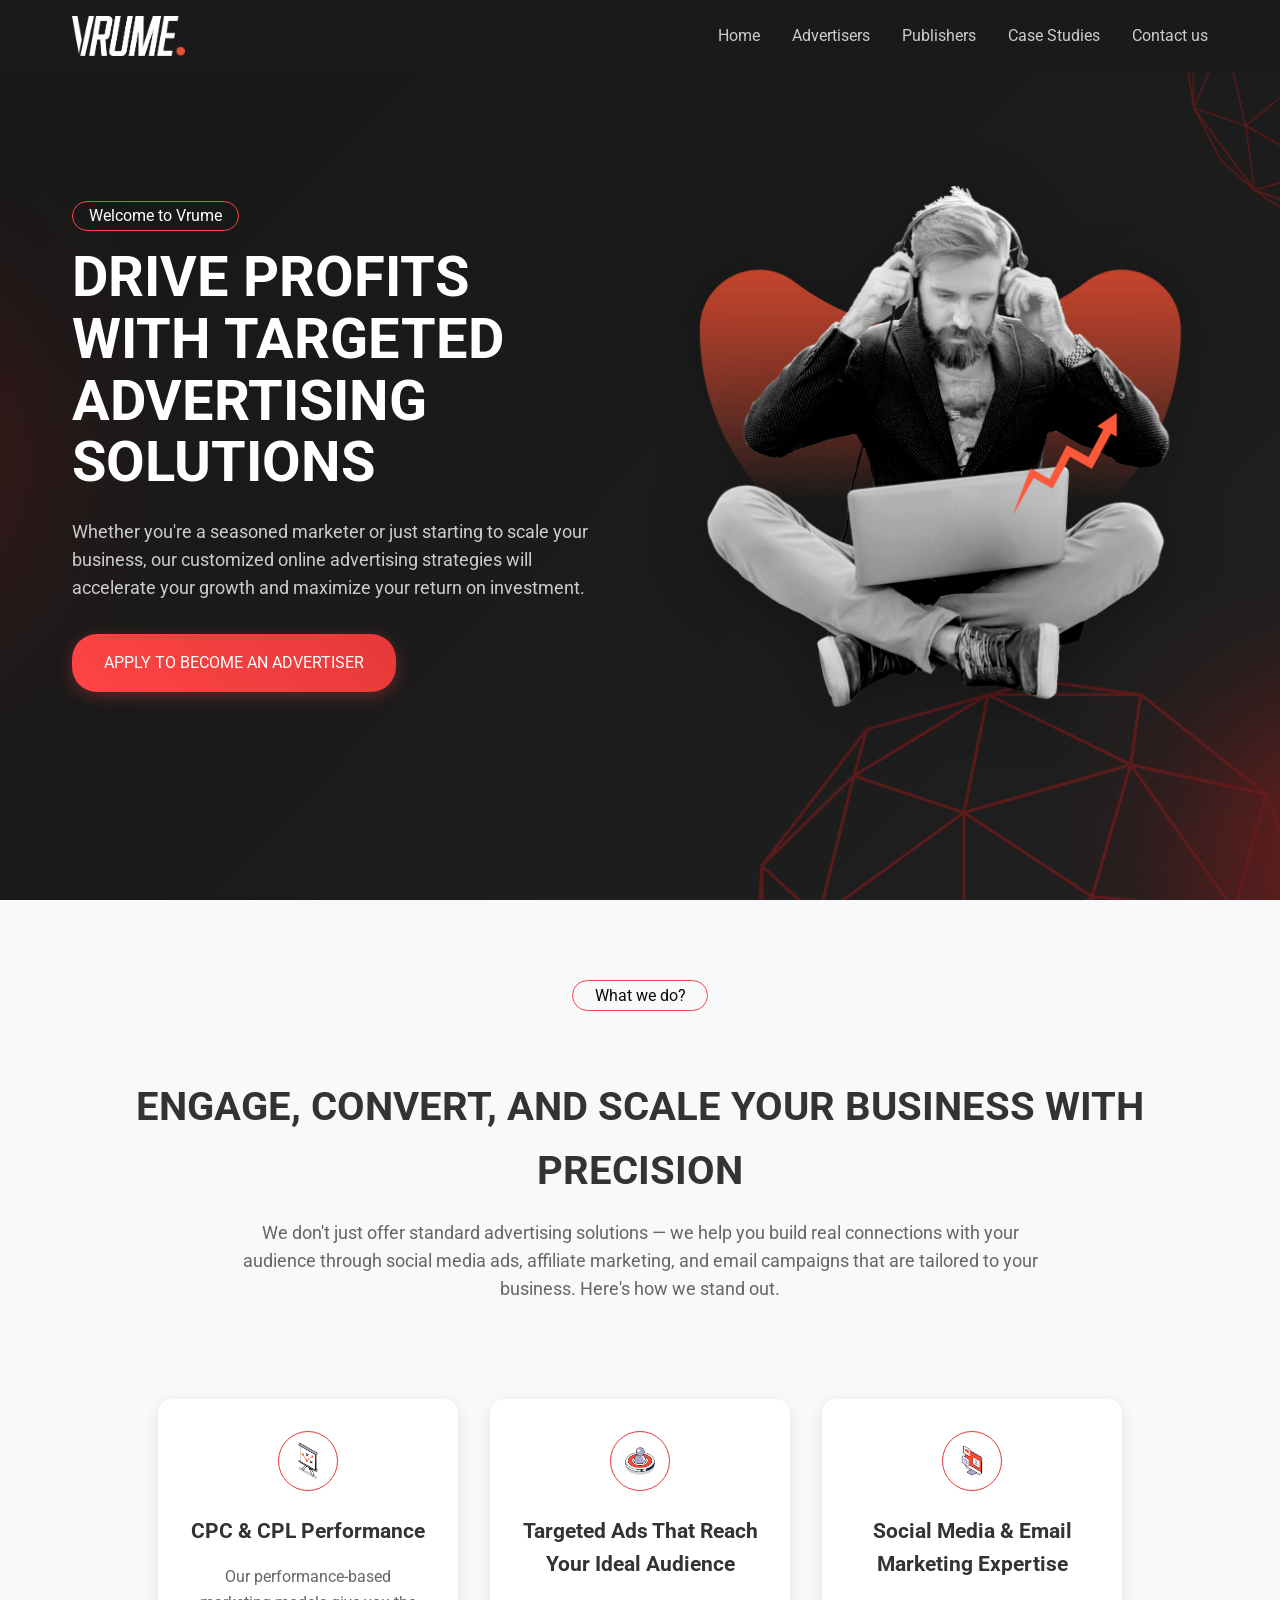
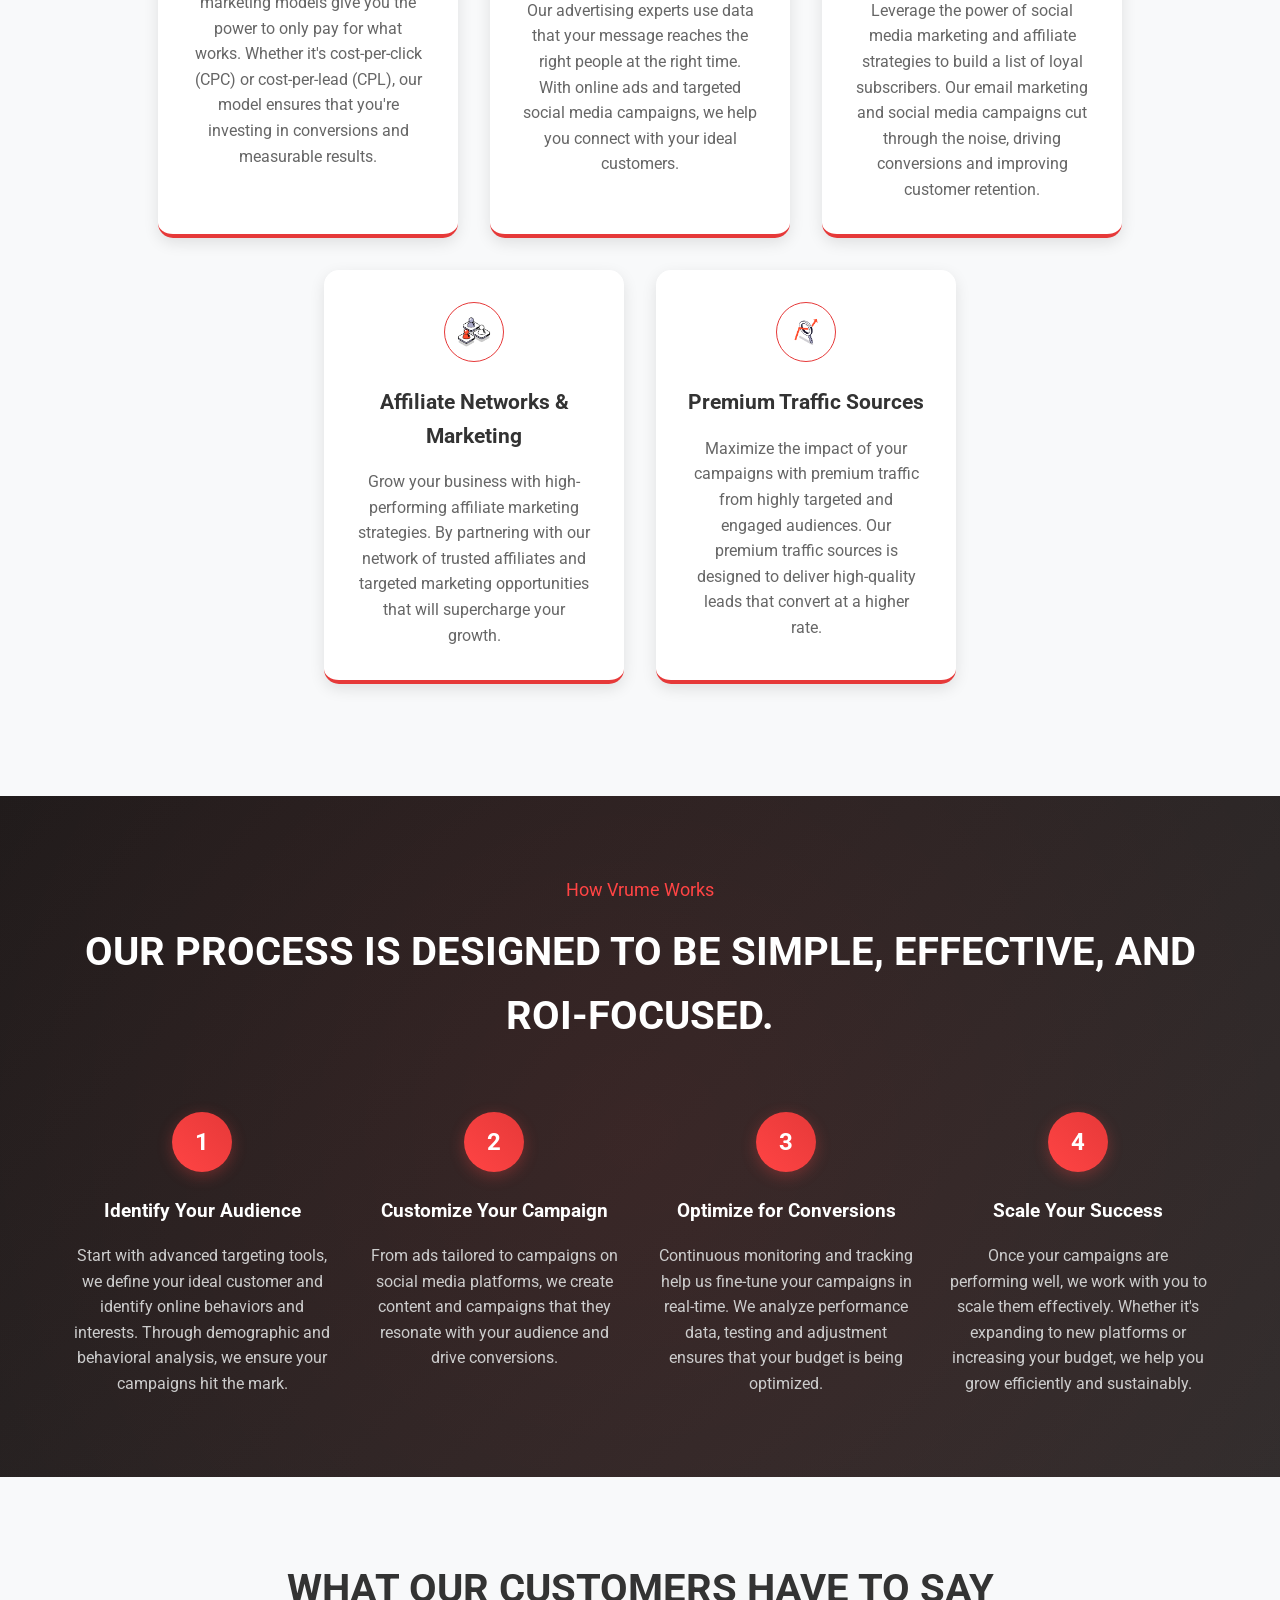
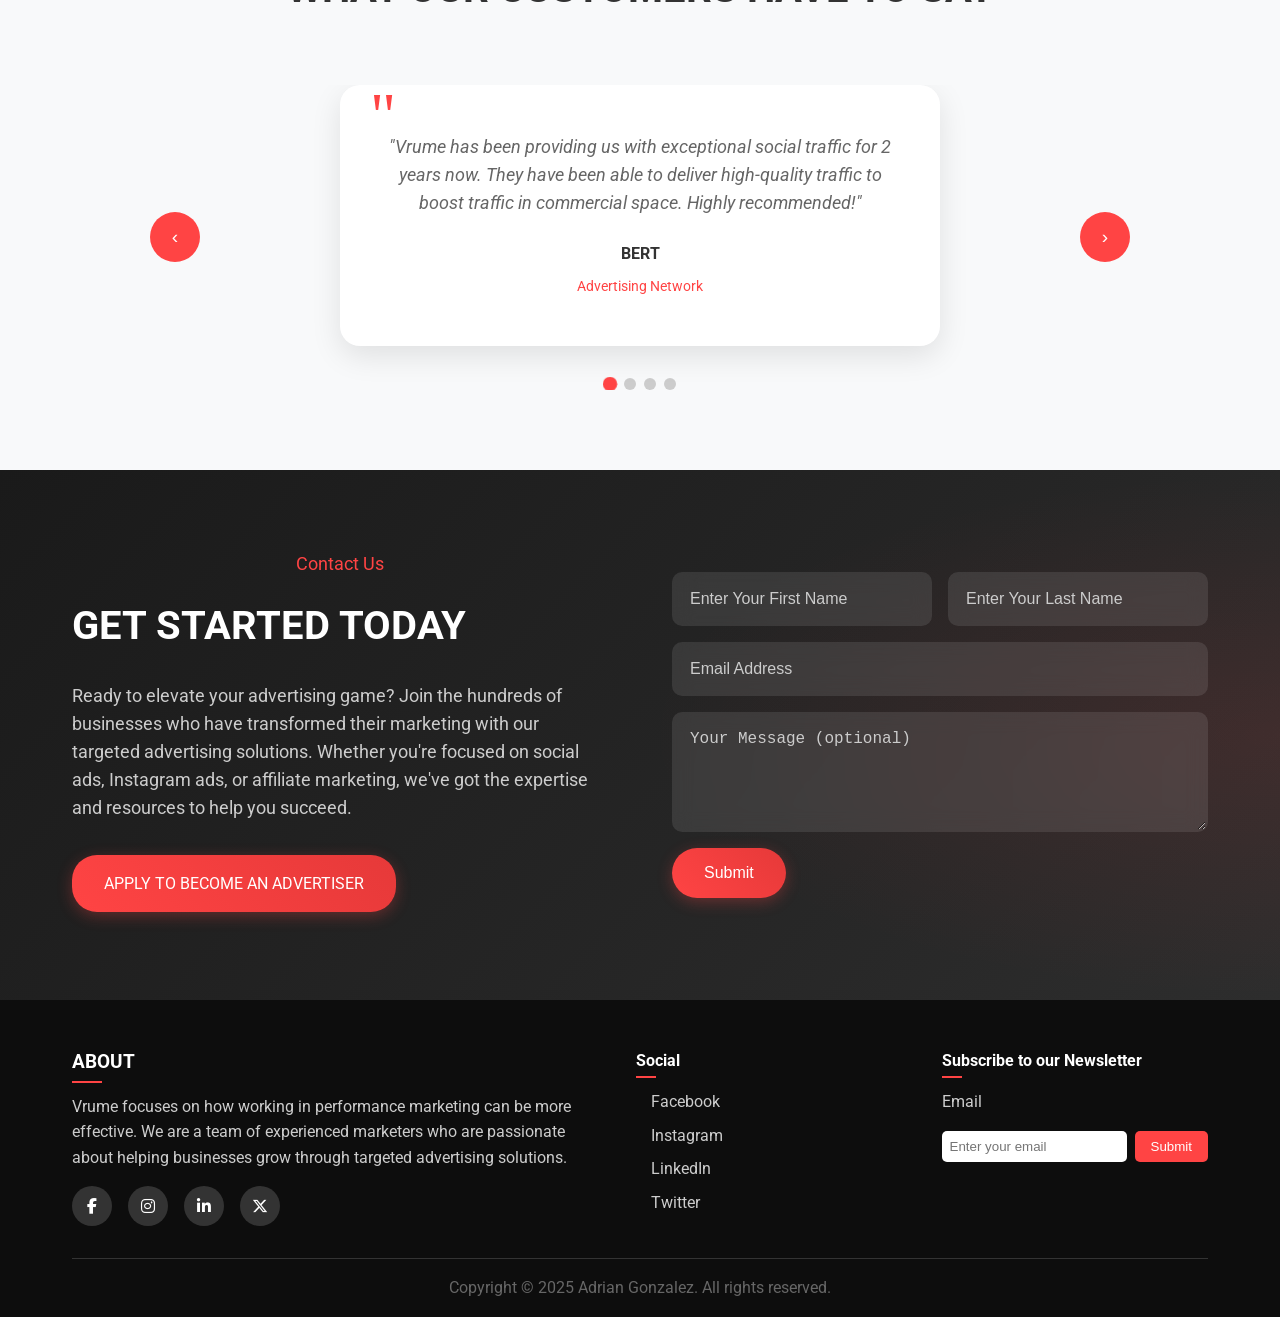
==== index.HTML @ 7f75cc17 "Add files via upload" ====
<!DOCTYPE html>
<html lang="es">
<head>
    <link href="https://fonts.googleapis.com/css2?family=Roboto&display=swap" rel="stylesheet">
    <link rel="stylesheet" href="https://cdnjs.cloudflare.com/ajax/libs/font-awesome/6.5.0/css/all.min.css">
    <meta charset="UTF-8">
    <meta name="viewport" content="width=device-width, initial-scale=1.0">
    <title>VRUME - Targeted Advertising Solutions</title>
   <link rel="stylesheet" href="style.css">
</head>
<body>
    <!-- Header -->
    <header class="header">
        <div class="nav-container">
            <div class="logo">
                <img src="img/VRUME-white-with-red-dot.png" alt="VRUME Logo">
            </div>
            <nav>
                <ul class="nav-menu">
                    <li><a href="#home">Home</a></li>
                    <li><a href="#advertisers">Advertisers</a></li>
                    <li><a href="#publishers">Publishers</a></li>
                    <li><a href="#case-studies">Case Studies</a></li>
                    <li><a href="#contact">Contact us</a></li>
                </ul>
            </nav>
        </div>
    </header>

    <!-- Hero Section -->
    <section class="hero" id="home">
        <div class="hero-container">
            <div class="hero-content">
                <div class="hero-subtitle">Welcome to Vrume</div>
                <h1>DRIVE PROFITS WITH TARGETED ADVERTISING SOLUTIONS</h1>
                <p class="hero-description">
                    Whether you're a seasoned marketer or just starting to scale your business, 
                    our customized online advertising strategies will accelerate your growth and 
                    maximize your return on investment.
                </p>
                <a href="#contact" class="cta-button">APPLY TO BECOME AN ADVERTISER</a>
            </div>
            <div class="hero-image">
                <img src="img/B&W Man Red.png" alt="Professional with headphones">
            </div>
        </div>
    </section>

    <!-- Services Section -->
    <section class="services" id="advertisers">
        <div class="services-container">
            <div class="secti">What we do?</div>
            <h2 class="section-title">ENGAGE, CONVERT, AND SCALE YOUR BUSINESS WITH PRECISION</h2>
            <p class="section-subtitle">
                We don't just offer standard advertising solutions — we help you build real connections with your audience through 
                social media ads, affiliate marketing, and email campaigns that are tailored to your business. Here's how we stand out.
            </p>
            
            <div class="services-grid">
                <div class="service-card">
                    <div class="service-icon">
                        <img src="img/CPC-CPL-Performance-Marketing.png" alt="CPC Icon">
                    </div>
                    <h3>CPC & CPL Performance</h3>
                    <p>Our performance-based marketing models give you the power to only pay for what works. Whether it's cost-per-click (CPC) or cost-per-lead (CPL), our model ensures that you're investing in conversions and measurable results.</p>
                </div>
                <div class="service-card">
                    <div class="service-icon">
                        <img src="img/Targeted-Ads.png" alt="Target Icon">
                    </div>
                    <h3>Targeted Ads That Reach Your Ideal Audience</h3>
                    <p>Our advertising experts use data that your message reaches the right people at the right time. With online ads and targeted social media campaigns, we help you connect with your ideal customers.</p>
                </div>
                <div class="service-card">
                    <div class="service-icon">
                        <img src="img/Social-Media-Email-Marketing-Expertise.png" alt="Social Media Icon">
                    </div>
                    <h3>Social Media & Email Marketing Expertise</h3>
                    <p>Leverage the power of social media marketing and affiliate strategies to build a list of loyal subscribers. Our email marketing and social media campaigns cut through the noise, driving conversions and improving customer retention.</p>
                </div>
                <div class="service-card">
                    <div class="service-icon">
                        <img src="img/Affiliate-Networks-Marketing.png" alt="Affiliate Icon">
                    </div>
                    <h3>Affiliate Networks & Marketing</h3>
                    <p>Grow your business with high-performing affiliate marketing strategies. By partnering with our network of trusted affiliates and targeted marketing opportunities that will supercharge your growth.</p>
                </div>
                <div class="service-card">
                    <div class="service-icon">
                        <img src="img/Premium-Traffic.png" alt="Traffic Icon">
                    </div>
                    <h3>Premium Traffic Sources</h3>
                    <p>Maximize the impact of your campaigns with premium traffic from highly targeted and engaged audiences. Our premium traffic sources is designed to deliver high-quality leads that convert at a higher rate.</p>
                </div>
            </div>
        </div>
    </section>

    <!-- Process Section -->
    <section class="process">
        <div class="process-container">
            <div class="section-subtitle" style="color: #ff4444; text-align: center; margin-bottom: 1rem;">How Vrume Works</div>
            <h2 class="process-title">OUR PROCESS IS DESIGNED TO BE SIMPLE, EFFECTIVE, AND ROI-FOCUSED.</h2>
            
            <div class="process-steps">
                <div class="process-step">
                    <div class="step-number">1</div>
                    <h3>Identify Your Audience</h3>
                    <p>Start with advanced targeting tools, we define your ideal customer and identify online behaviors and interests. Through demographic and behavioral analysis, we ensure your campaigns hit the mark.</p>
                </div>
                
                <div class="process-step">
                    <div class="step-number">2</div>
                    <h3>Customize Your Campaign</h3>
                    <p>From ads tailored to campaigns on social media platforms, we create content and campaigns that they resonate with your audience and drive conversions.</p>
                </div>
                
                <div class="process-step">
                    <div class="step-number">3</div>
                    <h3>Optimize for Conversions</h3>
                    <p>Continuous monitoring and tracking help us fine-tune your campaigns in real-time. We analyze performance data, testing and adjustment ensures that your budget is being optimized.</p>
                </div>
                
                <div class="process-step">
                    <div class="step-number">4</div>
                    <h3>Scale Your Success</h3>
                    <p>Once your campaigns are performing well, we work with you to scale them effectively. Whether it's expanding to new platforms or increasing your budget, we help you grow efficiently and sustainably.</p>
                </div>
            </div>
        </div>
    </section>

    <!-- Testimonials Section - CARRUSEL -->
    <section class="testimonials">
        <div class="testimonials-container">
            <h2 class="testimonials-title">WHAT OUR CUSTOMERS HAVE TO SAY</h2>
            
            <div class="testimonials-carousel">
                <div class="testimonials-wrapper" id="testimonialsWrapper">
                    <!-- Testimonio 1 -->
                    <div class="testimonial-slide">
                        <div class="testimonial-card">
                            <p class="testimonial-text">
                                "Vrume has been providing us with exceptional social traffic for 2 years now. They have been able to deliver high-quality traffic to boost traffic in commercial space. Highly recommended!"
                            </p>
                            <div class="testimonial-author">BERT</div>
                            <div class="testimonial-company">Advertising Network</div>
                        </div>
                    </div>
                    
                    <!-- Testimonio 2 -->
                    <div class="testimonial-slide">
                        <div class="testimonial-card">
                            <p class="testimonial-text">
                                "Working with Vrume transformed our digital marketing strategy. Their targeted approach increased our conversion rates by 300% in just 6 months. Outstanding results!"
                            </p>
                            <div class="testimonial-author">SARAH JOHNSON</div>
                            <div class="testimonial-company">E-commerce Solutions</div>
                        </div>
                    </div>
                    
                    <!-- Testimonio 3 -->
                    <div class="testimonial-slide">
                        <div class="testimonial-card">
                            <p class="testimonial-text">
                                "The team at Vrume understands performance marketing like no other. Their data-driven approach and premium traffic sources have been game-changing for our business growth."
                            </p>
                            <div class="testimonial-author">MICHAEL CHEN</div>
                            <div class="testimonial-company">Tech Startup</div>
                        </div>
                    </div>
                    
                    <!-- Testimonio 4 -->
                    <div class="testimonial-slide">
                        <div class="testimonial-card">
                            <p class="testimonial-text">
                                "Exceptional service and results! Vrume's affiliate marketing strategies helped us scale our business beyond our expectations. Professional, reliable, and effective."
                            </p>
                            <div class="testimonial-author">LISA RODRIGUEZ</div>
                            <div class="testimonial-company">Digital Agency</div>
                        </div>
                    </div>
                </div>
                
                <!-- Botones de navegación -->
                <button class="carousel-nav prev" id="prevBtn">‹</button>
                <button class="carousel-nav next" id="nextBtn">›</button>
                
                <!-- Indicadores -->
                <div class="carousel-indicators" id="indicators">
                    <div class="indicator active" data-slide="0"></div>
                    <div class="indicator" data-slide="1"></div>
                    <div class="indicator" data-slide="2"></div>
                    <div class="indicator" data-slide="3"></div>
                </div>
            </div>
        </div>
    </section>

    <!-- Contact Section -->
    <section class="contact" id="contact">
        <div class="contact-container">
            <div class="contact-content">
                <div class="section-subtitle" style="color: #ff4444; margin-bottom: 1rem;">Contact Us</div>
                <h2>GET STARTED TODAY</h2>
                <p>
                    Ready to elevate your advertising game? Join the hundreds of businesses 
                    who have transformed their marketing with our targeted advertising solutions. 
                    Whether you're focused on social ads, Instagram ads, or affiliate marketing, 
                    we've got the expertise and resources to help you succeed.
                </p>
                <a href="#" class="cta-button">APPLY TO BECOME AN ADVERTISER</a>
            </div>
            
            <form class="contact-form">
                <div class="form-row">
                    <input type="text" placeholder="Enter Your First Name" required>
                    <input type="text" placeholder="Enter Your Last Name" required>
                </div>
                <input type="email" placeholder="Email Address" required>
                <textarea placeholder="Your Message (optional)"></textarea>
                <button type="submit" class="submit-button">Submit</button>
            </form>
        </div>
    </section>

    <!-- Footer -->
    <footer class="footer">
        <div class="footer-container">
            <div class="footer-content">
                <div class="footer-about">
                    <h3>ABOUT</h3>
                    <p>
                        Vrume focuses on how working in performance marketing can be more effective. We are a team of experienced marketers who are passionate about helping businesses grow through targeted advertising solutions.
                    </p>
                    <div class="social-links">
                        <a href="#" aria-label="Facebook"><i class="fab fa-facebook-f"></i></a>
                        <a href="#" aria-label="Instagram"><i class="fab fa-instagram"></i></a>
                        <a href="#" aria-label="LinkedIn"><i class="fab fa-linkedin-in"></i></a>
                        <a href="#" aria-label="Twitter"><i class="fab fa-x-twitter"></i></a>
                    </div>
                </div>
                
                <div class="footer-section">
                    <h4>Social</h4>
                    <ul>
                        <li><a href="#">Facebook</a></li>
                        <li><a href="#">Instagram</a></li>
                        <li><a href="#">LinkedIn</a></li>
                        <li><a href="#">Twitter</a></li>
                    </ul>
                </div>
                
                <div class="footer-section">
                    <h4>Subscribe to our Newsletter</h4>
                    <p style="color: #ccc; margin-bottom: 1rem;">Email</p>
                    <div style="display: flex; gap: 0.5rem;">
                        <input type="email" placeholder="Enter your email" style="flex: 1; padding: 0.5rem; border: none; border-radius: 5px;">
                        <button style="background: #ff4444; color: white; border: none; padding: 0.5rem 1rem; border-radius: 5px; cursor: pointer;">Submit</button>
                    </div>
                </div>
            </div>
            
            <div class="footer-bottom">
                <p>Copyright © 2025 Adrian Gonzalez. All rights reserved.</p>
            </div>
        </div>
    </footer>

    <script>
        // JavaScript para el carrusel
        let currentSlide = 0;
        const slides = document.querySelectorAll('.testimonial-slide');
        const totalSlides = slides.length;
        const wrapper = document.getElementById('testimonialsWrapper');
        const indicators = document.querySelectorAll('.indicator');
        const prevBtn = document.getElementById('prevBtn');
        const nextBtn = document.getElementById('nextBtn');

        function updateCarousel() {
            wrapper.style.transform = `translateX(-${currentSlide * 100}%)`;
            
            // Actualizar indicadores
            indicators.forEach((indicator, index) => {
                indicator.classList.toggle('active', index === currentSlide);
            });
        }

        function nextSlide() {
            currentSlide = (currentSlide + 1) % totalSlides;
            updateCarousel();
        }

        function prevSlide() {
            currentSlide = (currentSlide - 1 + totalSlides) % totalSlides;
            updateCarousel();
        }

        // Event listeners
        nextBtn.addEventListener('click', nextSlide);
        prevBtn.addEventListener('click', prevSlide);

        // Indicadores clickeables
        indicators.forEach((indicator, index) => {
            indicator.addEventListener('click', () => {
                currentSlide = index;
                updateCarousel();
            });
        });

        // Auto-play (opcional)
        setInterval(nextSlide, 5000); // Cambia cada 5 segundos
    </script>
</body>
</html>
---- style.css ----
* {
            margin: 0;
            padding: 0;
            box-sizing: border-box;
        }

        body {
            font-family: 'Roboto', sans-serif;
            line-height: 1.6;
            color: #333;
            overflow-x: hidden;
        }

        .logo img {
            height: 40px;
            width: auto;
            display: block;
        }

        /* Header Styles - */
        .header {
            background: #1a1a1a;
            padding: 1rem 0;
            position: fixed;
            width: 100%;
            top: 0;
            z-index: 1000;
        }

        .nav-container {
            max-width: 1200px;
            margin: 0 auto;
            display: flex;
            justify-content: space-between;
            align-items: center;
            padding: 0 2rem;
        }

        .logo {
            font-size: 1.8rem;
            font-weight: bold;
            color: white;
        }

        .nav-menu {
            display: flex;
            list-style: none;
            gap: 2rem;
        }

        .nav-menu a {
            color: #ccc;
            text-decoration: none;
            transition: color 0.3s ease;
            position: relative;
            padding-bottom: 5px;
        }

        /* Simple underline effect */
        .nav-menu a::after {
            content: '';
            position: absolute;
            bottom: 0;
            left: 0;
            width: 0;
            height: 2px;
            background: #ff4444;
            transition: width 0.3s ease;
        }

        .nav-menu a:hover::after {
            width: 100%;
        }

        .nav-menu a:hover {
            color: #ff4444;
        }

        /* Hero Section */
        .hero {
            background: url('img/Vrume banner fallback.png') no-repeat center center;
            background-size: cover;
            min-height: 100vh;
            display: flex;
            align-items: center;
            position: relative;
            overflow: hidden;
        }

        .hero::before {
            content: '';
            position: absolute;
            top: 0;
            left: 0;
            right: 0;
            bottom: 0;
            background: linear-gradient(135deg, rgba(26, 26, 26, 0.8) 0%, rgba(45, 45, 45, 0.6) 100%);
            animation: fadeIn 1s ease-out;
        }

        /* Responsive*/
        @media (max-width: 768px) {
            .hero {
                padding-top: 160px;
                min-height: 80vh;
            }
        }

        .hero-container {
            max-width: 1200px;
            margin: 0 auto;
            display: grid;
            grid-template-columns: 1fr 1fr;
            gap: 4rem;
            padding: 0 2rem;
            align-items: center;
            position: relative;
            z-index: 2;
        }

        .hero-content {
            animation: slideInLeft 1s ease-out;
        }

        .hero-content h1 {
            font-size: 3.5rem;
            font-weight: bold;
            color: white;
            line-height: 1.1;
            margin-bottom: 1.5rem;
            animation: fadeInUp 1s ease-out 0.3s both;
        }

        .hero-subtitle {
            color: #fff;
            font-size: 1rem;
            padding: 0.1rem 1rem;
            border: 1px solid #ff4444;
            border-radius: 1rem;
            display: inline-block;
            animation: fadeInUp 1s ease-out 0.1s both;
            position: relative;
            margin-bottom: 1rem;
            background: transparent;
        }

        .hero-subtitle::after {
            content: none;
        }

        .hero-description {
            color: #ccc;
            font-size: 1.1rem;
            margin-bottom: 2rem;
            line-height: 1.6;
            animation: fadeInUp 1s ease-out 0.5s both;
        }

        .cta-button {
            background: linear-gradient(45deg, #ff4444, #e63939);
            color: white;
            padding: 1rem 2rem;
            border: none;
            border-radius: 25px;
            font-size: 1rem;
            cursor: pointer;
            text-decoration: none;
            display: inline-block;
            position: relative;
            overflow: hidden;
            transition: all 0.3s ease;
            animation: fadeInUp 1s ease-out 0.7s both;
            box-shadow: 0 4px 15px rgba(255, 68, 68, 0.3);
        }

        .cta-button::before {
            content: '';
            position: absolute;
            top: 0;
            left: -100%;
            width: 100%;
            height: 100%;
            background: linear-gradient(90deg, transparent, rgba(255, 255, 255, 0.2), transparent);
            transition: left 0.5s ease;
        }

        .cta-button:hover::before {
            left: 100%;
        }

        .cta-button:hover {
            transform: translateY(-3px) scale(1.05);
            box-shadow: 0 8px 25px rgba(255, 68, 68, 0.4);
        }

        .hero-image {
            position: relative;
            text-align: center;
            animation: slideInRight 1s ease-out;
        }

        .hero-image img {
            max-width: 100%;
            height: auto;
            border-radius: 10px;
            transition: transform 0.3s ease;
            filter: drop-shadow(0 10px 30px rgba(0, 0, 0, 0.3));
        }

        .hero-image img:hover {
            transform: scale(1.05) rotate(2deg);
        }

        /* Services Seccion */
        .services {
            padding: 5rem 0;
            background: #f8f9fa;
            position: relative;
        }

        .services::before {
            content: '';
            position: absolute;
            top: 0;
            left: 0;
            right: 0;
            height: 100px;
            background: linear-gradient(180deg, rgba(248, 249, 250, 0) 0%, rgba(248, 249, 250, 1) 100%);
        }

        .services-container {
            max-width: 1200px;
            margin: 0 auto;
            padding: 0 2rem;
        }

        .section-title {
            text-align: center;
            font-size: 2.5rem;
            font-weight: bold;
            margin-bottom: 1rem;
            color: #333;
            position: relative;
            animation: fadeInUp 0.8s ease-out;
        }

        .section-title::after {
            content: '';
            position: absolute;
            bottom: -10px;
            left: 50%;
            transform: translateX(-50%);
            width: 80px;
            height: 3px;
         
            border-radius: 2px;
        }
   .secti {
          text-align: center;
color: #0a0a0a;
font-size: 1rem;
margin-bottom: 4rem;
max-width: 12%;
margin-left: auto;
margin-right: auto;
animation: fadeInUp 0.8s ease-out 0.2s both;
padding: 0.1rem 1rem;
border: 1px solid #ff4444;
border-radius: 5rem; /* antes: 1rem */

        }
        .section-subtitle {
            text-align: center;
            color: #666;
            font-size: 1.1rem;
            margin-bottom: 4rem;
            max-width: 800px;
            margin-left: auto;
            margin-right: auto;
            animation: fadeInUp 0.8s ease-out 0.2s both;
        }

 .services-grid {
  display: flex;
  flex-wrap: wrap;
  gap: 2rem;
  justify-content: center;
  max-width: 1200px;
  margin: 0 auto;
  padding: 2rem;
}

.service-card {
  background: white;
  padding: 2rem;
  border-radius: 15px;
  box-shadow: 0 5px 15px rgba(0, 0, 0, 0.1);
  text-align: center;
  transition: all 0.4s cubic-bezier(0.175, 0.885, 0.32, 1.275);
  border-bottom: 4px solid #e63939;
  position: relative;
  overflow: hidden;
  animation: fadeInUp 0.8s ease-out;
  animation-fill-mode: both;
  max-width: 300px; /* <<< esto ayuda */
  width: 100%;
}

        .service-card:nth-child(1) { animation-delay: 0.1s; }
        .service-card:nth-child(2) { animation-delay: 0.2s; }
        .service-card:nth-child(3) { animation-delay: 0.3s; }
        .service-card:nth-child(4) { animation-delay: 0.4s; }
        .service-card:nth-child(5) { animation-delay: 0.5s; }

        .service-card::before {
            content: '';
            position: absolute;
            top: 0;
            left: -100%;
            width: 100%;
            height: 100%;
            background: linear-gradient(90deg, transparent, rgba(255, 68, 68, 0.05), transparent);
            transition: left 0.6s ease;
        }

        .service-card:hover::before {
            left: 100%;
        }

        .service-card:hover {
            transform: translateY(-10px) scale(1.02);
            box-shadow: 0 20px 40px rgba(0, 0, 0, 0.15);
            border-bottom-color: #ff4444;
        }

        .service-icon {
            width: 60px;
            height: 60px;
            background: #ffffff;
            border-radius: 50%;
            margin: 0 auto 1.5rem;
            display: flex;
            align-items: center;
            justify-content: center;
            border: 1px solid #e63939;
            transition: all 0.3s ease;
            position: relative;
            overflow: hidden;
        }

        .service-icon::before {
            content: '';
            position: absolute;
            top: 0;
            left: 0;
            right: 0;
            bottom: 0;
            background: linear-gradient(45deg, #ff4444, #e63939);
            opacity: 0;
            transition: opacity 0.3s ease;
            border-radius: 50%;
        }

        .service-card:hover .service-icon::before {
            opacity: 1;
        }

        .service-card:hover .service-icon {
            transform: rotate(360deg) scale(1.1);
            border-color: #ff4444;
        }

        .service-icon img {
            width: 180px;
            height: 40px;
            object-fit: contain;
            display: block;
            position: relative;
            z-index: 2;
            transition: filter 0.3s ease;
        }

        .service-card:hover .service-icon img {
            filter: brightness(0) invert(1);
        }

        .service-card h3 {
            font-size: 1.3rem;
            margin-bottom: 1rem;
            color: #333;
            transition: color 0.3s ease;
        }

        .service-card:hover h3 {
            color: #ff4444;
        }

        .service-card p {
            color: #666;
            line-height: 1.6;
            transition: color 0.3s ease;
        }

        .service-card:hover p {
            color: #555;
        }

        /* Process Section */
        .process {
            background: linear-gradient(135deg, #1a1a1a 0%, #2d2d2d 100%);
            padding: 5rem 0;
            color: white;
            position: relative;
            overflow: hidden;
        }

        .process::before {
            content: '';
            position: absolute;
            top: -50%;
            left: -50%;
            width: 200%;
            height: 200%;
            background: radial-gradient(circle, rgba(255, 68, 68, 0.1) 0%, transparent 70%);
            animation: rotate 20s linear infinite;
        }

        .process-container {
            max-width: 1200px;
            margin: 0 auto;
            padding: 0 2rem;
            position: relative;
            z-index: 2;
        }

        .process-title {
            text-align: center;
            font-size: 2.5rem;
            font-weight: bold;
            margin-bottom: 4rem;
            animation: fadeInUp 0.8s ease-out;
        }

        .process-steps {
            display: grid;
            grid-template-columns: repeat(auto-fit, minmax(250px, 1fr));
            gap: 2rem;
        }

        .process-step {
            text-align: center;
            position: relative;
            animation: fadeInUp 0.8s ease-out;
            animation-fill-mode: both;
        }

        .process-step:nth-child(1) { animation-delay: 0.1s; }
        .process-step:nth-child(2) { animation-delay: 0.2s; }
        .process-step:nth-child(3) { animation-delay: 0.3s; }
        .process-step:nth-child(4) { animation-delay: 0.4s; }

        .step-number {
            width: 60px;
            height: 60px;
            background: linear-gradient(45deg, #ff4444, #e63939);
            border-radius: 50%;
            display: flex;
            align-items: center;
            justify-content: center;
            font-size: 1.5rem;
            font-weight: bold;
            margin: 0 auto 1.5rem;
            transition: all 0.3s ease;
            position: relative;
            overflow: hidden;
            box-shadow: 0 4px 15px rgba(255, 68, 68, 0.3);
            color: white;
        }

        .process-step:hover .step-number {
            transform: scale(1.1) rotate(360deg);
            box-shadow: 0 8px 25px rgba(255, 68, 68, 0.5);
        }

        .process-step h3 {
            font-size: 1.2rem;
            margin-bottom: 1rem;
            transition: color 0.3s ease;
        }

        .process-step:hover h3 {
            color: #ff4444;
        }

        .process-step p {
            color: #ccc;
            line-height: 1.6;
            transition: color 0.3s ease;
        }

        .process-step:hover p {
            color: #fff;
        }

        /* Testimonials Section - CARRUSEL */
        .testimonials {
            padding: 5rem 0;
            background: #f8f9fa;
        }

        .testimonials-container {
            max-width: 1200px;
            margin: 0 auto;
            padding: 0 2rem;
            text-align: center;
        }

        .testimonials-title {
            font-size: 2.5rem;
            font-weight: bold;
            margin-bottom: 4rem;
            color: #333;
            animation: fadeInUp 0.8s ease-out;
        }

        /* Carrusel Container */
        .testimonials-carousel {
            position: relative;
            max-width: 1000px;
            margin: 0 auto;
            overflow: hidden;
        }

        .testimonials-wrapper {
            display: flex;
            transition: transform 0.5s ease-in-out;
        }

        .testimonial-slide {
            min-width: 100%;
            display: flex;
            justify-content: center;
            align-items: center;
            padding: 0 1rem;
        }

        .testimonial-card {
            background: white;
            padding: 3rem;
            border-radius: 20px;
            box-shadow: 0 10px 30px rgba(0, 0, 0, 0.1);
            max-width: 600px;
            width: 100%;
            position: relative;
            transition: all 0.3s ease;
            animation: fadeInUp 0.8s ease-out 0.2s both;
        }

        .testimonial-card::before {
            content: '"';
            position: absolute;
            top: -20px;
            left: 30px;
            font-size: 4rem;
            color: #ff4444;
            font-family: serif;
        }

        .testimonial-card:hover {
            transform: translateY(-5px);
            box-shadow: 0 20px 40px rgba(0, 0, 0, 0.15);
        }

        .testimonial-text {
            font-style: italic;
            font-size: 1.1rem;
            color: #666;
            margin-bottom: 1.5rem;
            line-height: 1.6;
        }

        .testimonial-author {
            font-weight: bold;
            color: #333;
            transition: color 0.3s ease;
            margin-bottom: 0.5rem;
        }

        .testimonial-card:hover .testimonial-author {
            color: #ff4444;
        }

        .testimonial-company {
            color: #ff4444;
            font-size: 0.9rem;
        }

        /* Botones de navegación */
     
.carousel-nav {
    position: absolute;
    top: 50%;
    transform: translateY(-50%);
    background: #ff4444;
    color: white;
    border: none;
    width: 50px;
    height: 50px;
    border-radius: 50%;
    cursor: pointer;
    font-size: 1.2rem;
    transition: all 0.3s ease;
    z-index: 10;
    display: flex;
    align-items: center;
    justify-content: center;
}

.carousel-nav:hover {
    background: #e63939;
    transform: translateY(-50%) scale(1.1);
    box-shadow: 0 5px 15px rgba(255, 68, 68, 0.4);
}

.carousel-nav.prev {
    left: 10px; 
}

.carousel-nav.next {
    right: 10px; 
}

/* Responsive para carrusel */
@media (max-width: 768px) {
    .carousel-nav {
        width: 40px;
        height: 40px;
        font-size: 1rem;
    }
    
    .carousel-nav.prev {
        left: 5px; 
    }
    
    .carousel-nav.next {
        right: 5px; 
    }
    
    .testimonial-card {
        padding: 2rem;
    }
}

        /* Indicadores de puntos */
        .carousel-indicators {
            display: flex;
            justify-content: center;
            gap: 0.5rem;
            margin-top: 2rem;
        }

        .indicator {
            width: 12px;
            height: 12px;
            border-radius: 50%;
            background: #ccc;
            cursor: pointer;
            transition: all 0.3s ease;
        }

        .indicator.active {
            background: #ff4444;
            transform: scale(1.2);
        }

        .indicator:hover {
            background: #ff4444;
        }

        /* Responsive para carrusel */
        @media (max-width: 768px) {
            .carousel-nav {
                width: 40px;
                height: 40px;
                font-size: 1rem;
            }
            
            .carousel-nav.prev {
                left: -20px;
            }
            
            .carousel-nav.next {
                right: -20px;
            }
            
            .testimonial-card {
                padding: 2rem;
            }
        }

        /* Contact Section */
        .contact {
            background: linear-gradient(135deg, #1a1a1a 0%, #2d2d2d 100%);
            padding: 5rem 0;
            color: white;
            position: relative;
            overflow: hidden;
        }

        .contact::before {
            content: '';
            position: absolute;
            top: 0;
            right: -50%;
            width: 100%;
            height: 100%;
            background: radial-gradient(ellipse, rgba(255, 68, 68, 0.1) 0%, transparent 70%);
            animation: pulse 4s ease-in-out infinite;
        }

        .contact-container {
            max-width: 1200px;
            margin: 0 auto;
            padding: 0 2rem;
            display: grid;
            grid-template-columns: 1fr 1fr;
            gap: 4rem;
            align-items: center;
            position: relative;
            z-index: 2;
        }

        .contact-content {
            animation: slideInLeft 0.8s ease-out;
        }

        .contact-content h2 {
            font-size: 2.5rem;
            font-weight: bold;
            margin-bottom: 1.5rem;
        }

        .contact-content p {
            color: #ccc;
            font-size: 1.1rem;
            line-height: 1.6;
            margin-bottom: 2rem;
        }

        .contact-form {
            display: grid;
            gap: 1rem;
            animation: slideInRight 0.8s ease-out;
        }

        .form-row {
            display: grid;
            grid-template-columns: 1fr 1fr;
            gap: 1rem;
        }

        .contact-form input,
        .contact-form textarea {
            padding: 1rem;
            border: 2px solid transparent;
            border-radius: 10px;
            background: rgba(255, 255, 255, 0.1);
            color: white;
            font-size: 1rem;
            transition: all 0.3s ease;
            backdrop-filter: blur(10px);
        }

        .contact-form input:focus,
        .contact-form textarea:focus {
            outline: none;
            border-color: #ff4444;
            background: rgba(255, 255, 255, 0.15);
            transform: translateY(-2px);
            box-shadow: 0 5px 15px rgba(255, 68, 68, 0.3);
        }

        .contact-form input::placeholder,
        .contact-form textarea::placeholder {
            color: #ccc;
        }

        .contact-form textarea {
            min-height: 120px;
            resize: vertical;
        }

        .submit-button {
            background: linear-gradient(45deg, #ff4444, #e63939);
            color: white;
            padding: 1rem 2rem;
            border: none;
            border-radius: 25px;
            font-size: 1rem;
            cursor: pointer;
            transition: all 0.3s ease;
            justify-self: start;
            position: relative;
            overflow: hidden;
            box-shadow: 0 4px 15px rgba(255, 68, 68, 0.3);
        }

        .submit-button::before {
            content: '';
            position: absolute;
            top: 0;
            left: -100%;
            width: 100%;
            height: 100%;
            background: linear-gradient(90deg, transparent, rgba(255, 255, 255, 0.2), transparent);
            transition: left 0.5s ease;
        }

        .submit-button:hover::before {
            left: 100%;
        }

        .submit-button:hover {
            transform: translateY(-3px) scale(1.05);
            box-shadow: 0 8px 25px rgba(255, 68, 68, 0.4);
        }

        /* Footer */
        .footer {
            background: #0d0d0d;
            padding: 3rem 0 1rem;
            color: white;
            position: relative;
        }

        .footer-container {
            max-width: 1200px;
            margin: 0 auto;
            padding: 0 2rem;
        }

        .footer-content {
            display: grid;
            grid-template-columns: 2fr 1fr 1fr;
            gap: 3rem;
            margin-bottom: 2rem;
        }

        .footer-about h3 {
            margin-bottom: 1rem;
            position: relative;
        }

        .footer-about h3::after {
            content: '';
            position: absolute;
            bottom: -5px;
            left: 0;
            width: 30px;
            height: 2px;
            background: #ff4444;
        }

        .footer-about p {
            color: #ccc;
            line-height: 1.6;
            margin-bottom: 1rem;
        }

        .social-links {
            display: flex;
            gap: 1rem;
        }

        .social-links a {
            width: 40px;
            height: 40px;
            background: #333;
            border-radius: 50%;
            display: flex;
            align-items: center;
            justify-content: center;
            color: white;
            text-decoration: none;
            transition: all 0.3s ease;
            position: relative;
            overflow: hidden;
        }

        .social-links a:hover {
            transform: translateY(-3px) scale(1.1);
            box-shadow: 0 5px 15px rgba(255, 68, 68, 0.4);
            background: #ff4444;
        }

        .footer-section h4 {
            margin-bottom: 1rem;
            position: relative;
        }

        .footer-section h4::after {
            content: '';
            position: absolute;
            bottom: -5px;
            left: 0;
            width: 20px;
            height: 2px;
            background: #ff4444;
        }

        .footer-section ul {
            list-style: none;
        }

        .footer-section ul li {
            margin-bottom: 0.5rem;
        }

        .footer-section ul li a {
            color: #ccc;
            text-decoration: none;
            transition: all 0.3s ease;
            position: relative;
            padding-left: 15px;
        }

        .footer-section ul li a::before {
            content: '→';
            position: absolute;
            left: 0;
            opacity: 0;
            transition: opacity 0.3s ease;
            color: #ff4444;
        }

        .footer-section ul li a:hover::before {
            opacity: 1;
        }

        .footer-section ul li a:hover {
            color: #ff4444;
            transform: translateX(5px);
        }

        .footer-bottom {
            border-top: 1px solid #333;
            padding-top: 1rem;
            text-align: center;
            color: #666;
            animation: fadeIn 1s ease-out;
        }

        /* Keyframe Animations */
        @keyframes fadeIn {
            from { opacity: 0; }
            to { opacity: 1; }
        }

        @keyframes fadeInUp {
            from {
                opacity: 0;
                transform: translateY(30px);
            }
            to {
                opacity: 1;
                transform: translateY(0);
            }
        }

        @keyframes slideInLeft {
            from {
                opacity: 0;
                transform: translateX(-50px);
            }
            to {
                opacity: 1;
                transform: translateX(0);
            }
        }

        @keyframes slideInRight {
            from {
                opacity: 0;
                transform: translateX(50px);
            }
            to {
                opacity: 1;
                transform: translateX(0);
            }
        }

        @keyframes expandWidth {
            from { width: 0; }
            to { width: 50px; }
        }

        @keyframes rotate {
            from { transform: rotate(0deg); }
            to { transform: rotate(360deg); }
        }

        @keyframes pulse {
            0%, 100% { opacity: 0.1; }
            50% { opacity: 0.2; }
        }

        @keyframes float {
            0%, 100% { transform: translateY(0px); }
            50% { transform: translateY(-10px); }
        }

        /* Responsive Design */
        @media (max-width: 768px) {
            .nav-menu {
                display: none;
            }
            
            .hero-container {
                grid-template-columns: 1fr;
                text-align: center;
            }
            
            .hero-content h1 {
                font-size: 2.5rem;
            }
            
            .contact-container {
                grid-template-columns: 1fr;
            }
            
            .form-row {
                grid-template-columns: 1fr;
            }
            
            .footer-content {
                grid-template-columns: 1fr;
            }
            
            .process-steps {
                grid-template-columns: 1fr;
            }
            
            .services-grid {
                grid-template-columns: 1fr;
                padding: 1rem;
            }
        }

        /* Scroll animations */
        @media (prefers-reduced-motion: no-preference) {
            .service-card,
            .process-step,
            .testimonial-card {
                opacity: 0;
                animation: fadeInUp 0.8s ease-out forwards;
            }
        }

        /* Additional modern touches */
        .service-card,
        .testimonial-card,
        .contact-form input,
        .contact-form textarea {
            backdrop-filter: blur(10px);
        }

        /* Glowing effect for important elements */
        .cta-button,
        .submit-button,
        .step-number {
            position: relative;
        }

        .cta-button::after,
        .submit-button::after {
            content: '';
            position: absolute;
            top: 0;
            left: 0;
            right: 0;
            bottom: 0;
            border-radius: inherit;
            padding: 2px;
            background: linear-gradient(45deg, #ff4444, #e63939, #ff4444);
            mask: linear-gradient(#fff 0 0) content-box, linear-gradient(#fff 0 0);
            mask-composite: exclude;
            opacity: 0;
            transition: opacity 0.3s ease;
        }

        .cta-button:hover::after,
        .submit-button:hover::after {
            opacity: 1;
        }
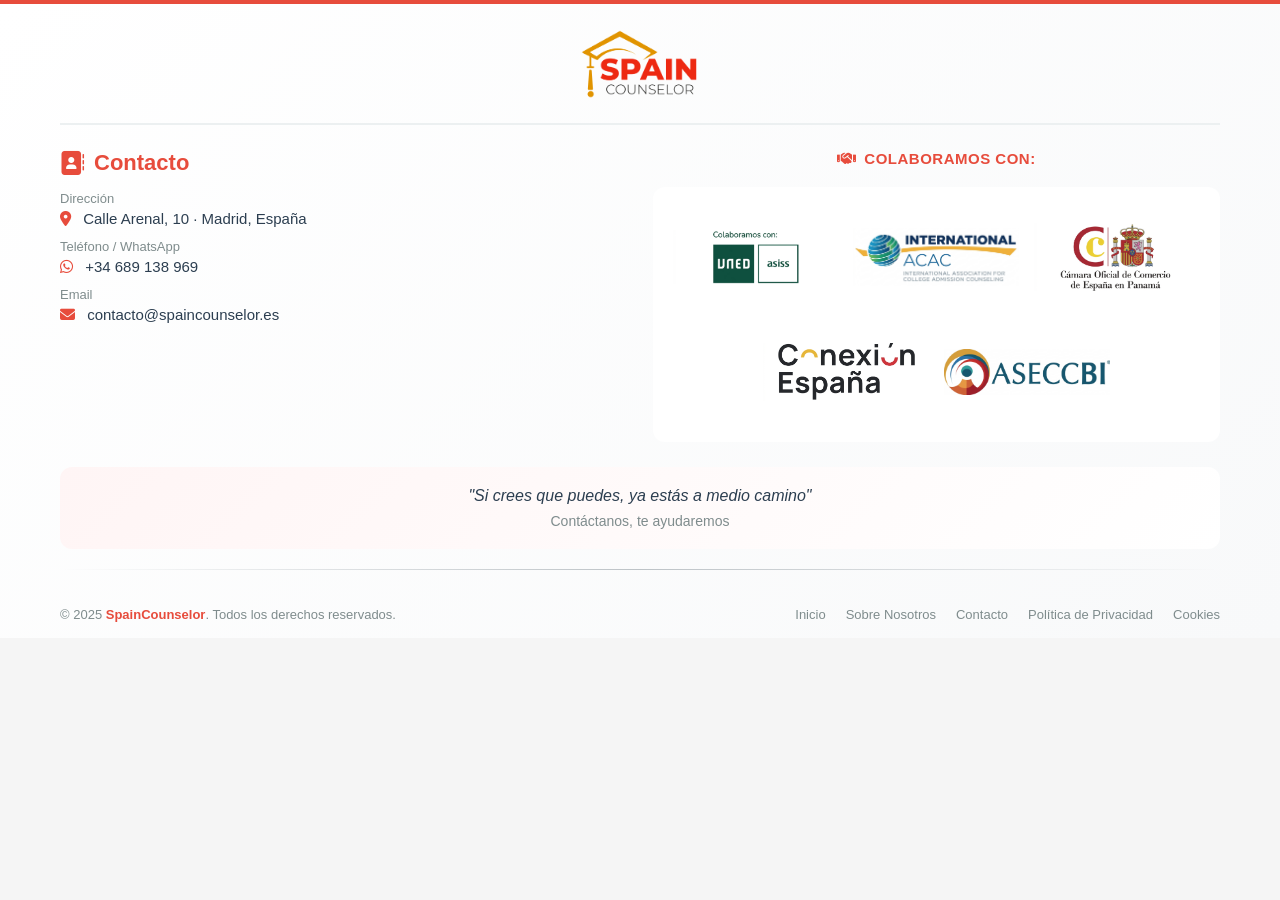
==== commit 3164e4c9: "Add files via upload" ====
--- a/index.HTML
+++ b/index.HTML
@@ -1,315 +1,407 @@
 <!DOCTYPE html>
 <html lang="es">
 <head>
-    <link href="https://fonts.googleapis.com/css2?family=Roboto&display=swap" rel="stylesheet">
-    <link rel="stylesheet" href="https://cdnjs.cloudflare.com/ajax/libs/font-awesome/6.5.0/css/all.min.css">
-    <meta charset="UTF-8">
-    <meta name="viewport" content="width=device-width, initial-scale=1.0">
-    <title>VRUME - Targeted Advertising Solutions</title>
-   <link rel="stylesheet" href="style.css">
+  <meta charset="UTF-8">
+  <meta name="viewport" content="width=device-width, initial-scale=1.0">
+  <title>Footer Spain Counselor</title>
+  <link rel="stylesheet" href="https://cdnjs.cloudflare.com/ajax/libs/font-awesome/6.4.0/css/all.min.css">
+  <style>
+    * {
+      margin: 0;
+      padding: 0;
+      box-sizing: border-box;
+    }
+
+    body {
+      font-family: 'Segoe UI', Tahoma, Geneva, Verdana, sans-serif;
+      background-color: #f5f5f5;
+    }
+
+    /* FOOTER PRINCIPAL - SIN ESPACIO ARRIBA */
+    .sc-footer {
+      background: linear-gradient(135deg, #ffffff 0%, #f8f9fa 100%);
+      border-top: 4px solid #e74c3c;
+      padding: 0;
+      margin-top: 0;
+    }
+
+    .sc-footer__inner {
+      max-width: 1200px;
+      margin: 0 auto;
+      padding: 25px 20px 15px;
+    }
+
+    /* LOGO PRINCIPAL ARRIBA */
+    .sc-footer__main-logo {
+      text-align: center;
+      margin-bottom: 25px;
+      padding-bottom: 20px;
+      border-bottom: 2px solid #ecf0f1;
+    }
+
+    .sc-footer__main-logo img {
+      max-height: 70px;
+      width: auto;
+      object-fit: contain;
+    }
+
+    /* GRID PRINCIPAL */
+    .sc-footer__grid {
+      display: grid;
+      grid-template-columns: 1fr 1fr;
+      gap: 25px;
+      margin-bottom: 25px;
+    }
+
+    /* COLUMNA DE CONTACTO - SIN FONDO */
+    .sc-footer__contact {
+      padding: 0;
+    }
+
+    .sc-footer__contact-title {
+      color: #e74c3c;
+      font-size: 22px;
+      font-weight: 700;
+      margin-bottom: 15px;
+      display: flex;
+      align-items: center;
+      gap: 10px;
+    }
+
+    .sc-footer__contact-title i {
+      font-size: 24px;
+      color: #e74c3c;
+    }
+
+    .sc-footer__contact-info {
+      margin-bottom: 12px;
+    }
+
+    .sc-footer__contact-label {
+      color: #7f8c8d;
+      font-size: 13px;
+      margin-bottom: 4px;
+    }
+
+    .sc-footer__contact-value {
+      color: #2c3e50;
+      font-size: 15px;
+      font-weight: 500;
+    }
+
+    .sc-footer__contact-value i {
+      color: #e74c3c;
+      margin-right: 8px;
+    }
+
+    .sc-footer__contact-value a {
+      color: #2c3e50;
+      text-decoration: none;
+      transition: color 0.3s;
+    }
+
+    .sc-footer__contact-value a:hover {
+      color: #e74c3c;
+    }
+
+    /* SECCIÓN COLABORADORES - FONDO BLANCO */
+    .sc-footer__partners-section {
+      padding: 0;
+    }
+
+    .sc-footer__partners-title {
+      color: #e74c3c;
+      font-size: 15px;
+      font-weight: 600;
+      margin-bottom: 20px;
+      text-transform: uppercase;
+      letter-spacing: 0.5px;
+      display: flex;
+      align-items: center;
+      justify-content: center; /* CENTRADO */
+      gap: 8px;
+    }
+
+    .sc-footer__partners-title i {
+      color: #e74c3c;
+    }
+
+    .sc-footer__partners-grid {
+      display: flex;
+      flex-wrap: wrap;
+      justify-content: center;
+      gap: 15px;
+      background: #ffffff;
+      padding: 20px;
+      border-radius: 12px;
+    }
+
+    .sc-footer__partner-item {
+      display: flex;
+      align-items: center;
+      justify-content: center;
+      width: calc(33.333% - 10px);
+      height: 100px;
+      transition: all 0.3s ease;
+    }
+
+    .sc-footer__partner-item:hover {
+      transform: translateY(-3px);
+    }
+
+    .sc-footer__partner-item img {
+      max-width: 100%;
+      max-height: 80px;
+      width: auto;
+      object-fit: contain;
+      filter: grayscale(20%);
+      transition: filter 0.3s;
+    }
+
+    .sc-footer__partner-item:hover img {
+      filter: grayscale(0%);
+    }
+
+    /* FRASE MOTIVADORA */
+    .sc-footer__quote-section {
+      text-align: center;
+      padding: 20px 15px;
+      background: linear-gradient(135deg, #fff5f5 0%, #fff 100%);
+      border-radius: 12px;
+      margin: 20px 0;
+    }
+
+    .sc-footer__quote {
+      color: #2c3e50;
+      font-size: 16px;
+      font-style: italic;
+      font-weight: 500;
+      margin-bottom: 8px;
+    }
+
+    .sc-footer__quote-subtitle {
+      color: #7f8c8d;
+      font-size: 14px;
+    }
+
+    /* DIVISOR */
+    .sc-footer__divider {
+      border: none;
+      height: 1px;
+      background: linear-gradient(90deg, transparent, #bdc3c7, transparent);
+      margin: 20px 0;
+    }
+
+    /* BARRA INFERIOR */
+    .sc-footer__bottom {
+      display: flex;
+      justify-content: space-between;
+      align-items: center;
+      flex-wrap: wrap;
+      gap: 15px;
+      padding-top: 15px;
+    }
+
+    .sc-footer__copyright {
+      color: #7f8c8d;
+      font-size: 13px;
+    }
+
+    .sc-footer__copyright strong {
+      color: #e74c3c;
+    }
+
+    .sc-footer__legal {
+      list-style: none;
+      display: flex;
+      gap: 20px;
+      flex-wrap: wrap;
+    }
+
+    .sc-footer__legal a {
+      color: #7f8c8d;
+      text-decoration: none;
+      font-size: 13px;
+      transition: color 0.3s;
+      position: relative;
+    }
+
+    .sc-footer__legal a:hover {
+      color: #e74c3c;
+    }
+
+    .sc-footer__legal a::after {
+      content: '';
+      position: absolute;
+      bottom: -2px;
+      left: 0;
+      width: 0;
+      height: 1px;
+      background: #e74c3c;
+      transition: width 0.3s;
+    }
+
+    .sc-footer__legal a:hover::after {
+      width: 100%;
+    }
+
+    /* RESPONSIVE */
+    @media (max-width: 768px) {
+      .sc-footer__grid {
+        grid-template-columns: 1fr;
+        gap: 20px;
+      }
+
+      .sc-footer__partners-title {
+        justify-content: center; /* CENTRADO TAMBIÉN EN MÓVIL */
+      }
+
+      .sc-footer__partner-item {
+        width: calc(50% - 8px);
+        height: 90px;
+      }
+
+      .sc-footer__partner-item img {
+        max-height: 70px;
+      }
+
+      .sc-footer__bottom {
+        flex-direction: column;
+        text-align: center;
+      }
+
+      .sc-footer__legal {
+        justify-content: center;
+      }
+
+      .sc-footer__main-logo img {
+        max-height: 60px;
+      }
+    }
+
+    @media (max-width: 480px) {
+      .sc-footer__partner-item {
+        width: calc(50% - 8px);
+        height: 80px;
+      }
+
+      .sc-footer__partner-item img {
+        max-height: 60px;
+      }
+    }
+  </style>
 </head>
 <body>
-    <!-- Header -->
-    <header class="header">
-        <div class="nav-container">
-            <div class="logo">
-                <img src="img/VRUME-white-with-red-dot.png" alt="VRUME Logo">
-            </div>
-            <nav>
-                <ul class="nav-menu">
-                    <li><a href="#home">Home</a></li>
-                    <li><a href="#advertisers">Advertisers</a></li>
-                    <li><a href="#publishers">Publishers</a></li>
-                    <li><a href="#case-studies">Case Studies</a></li>
-                    <li><a href="#contact">Contact us</a></li>
-                </ul>
-            </nav>
+
+  <footer class="sc-footer">
+
+    <div class="sc-footer__inner">
+
+      <!-- LOGO PRINCIPAL SPAIN COUNSELOR -->
+      <div class="sc-footer__main-logo">
+        <img src="spain.png" alt="Spain Counselor - Conectando con universidades españolas">
+      </div>
+
+      <!-- GRID PRINCIPAL -->
+      <div class="sc-footer__grid">
+
+        <!-- COLUMNA 1: CONTACTO -->
+        <div class="sc-footer__contact">
+          <h3 class="sc-footer__contact-title">
+            <i class="fa-solid fa-address-book"></i>
+            Contacto
+          </h3>
+          
+          <div class="sc-footer__contact-info">
+            <div class="sc-footer__contact-label">Dirección</div>
+            <div class="sc-footer__contact-value">
+              <i class="fa-solid fa-location-dot"></i>
+              Calle Arenal, 10 · Madrid, España
+            </div>
+          </div>
+
+          <div class="sc-footer__contact-info">
+            <div class="sc-footer__contact-label">Teléfono / WhatsApp</div>
+            <div class="sc-footer__contact-value">
+              <a href="https://wa.me/34689138969" target="_blank" rel="noopener">
+                <i class="fa-brands fa-whatsapp"></i>
+                +34 689 138 969
+              </a>
+            </div>
+          </div>
+
+          <div class="sc-footer__contact-info">
+            <div class="sc-footer__contact-label">Email</div>
+            <div class="sc-footer__contact-value">
+              <a href="mailto:contacto@spaincounselor.es">
+                <i class="fa-solid fa-envelope"></i>
+                contacto@spaincounselor.es
+              </a>
+            </div>
+          </div>
         </div>
-    </header>
-
-    <!-- Hero Section -->
-    <section class="hero" id="home">
-        <div class="hero-container">
-            <div class="hero-content">
-                <div class="hero-subtitle">Welcome to Vrume</div>
-                <h1>DRIVE PROFITS WITH TARGETED ADVERTISING SOLUTIONS</h1>
-                <p class="hero-description">
-                    Whether you're a seasoned marketer or just starting to scale your business, 
-                    our customized online advertising strategies will accelerate your growth and 
-                    maximize your return on investment.
-                </p>
-                <a href="#contact" class="cta-button">APPLY TO BECOME AN ADVERTISER</a>
-            </div>
-            <div class="hero-image">
-                <img src="img/B&W Man Red.png" alt="Professional with headphones">
-            </div>
+
+        <!-- COLUMNA 2: COLABORADORES -->
+        <div class="sc-footer__partners-section">
+          <p class="sc-footer__partners-title">
+            <i class="fa-solid fa-handshake"></i>
+            Colaboramos con:
+          </p>
+
+          <div class="sc-footer__partners-grid">
+            
+            <div class="sc-footer__partner-item">
+              <img src="logo-uned.png" alt="UNED">
+            </div>
+
+            <div class="sc-footer__partner-item">
+              <img src="logo-asiss.png" alt="ASISS">
+            </div>
+
+            <div class="sc-footer__partner-item">
+              <img src="logo-camara-comercio.png" alt="Cámara Oficial de Comercio de España en Panamá">
+            </div>
+
+            <div class="sc-footer__partner-item">
+              <img src="logo-conexion-espana.png" alt="Conexión España">
+            </div>
+
+            <div class="sc-footer__partner-item">
+              <img src="ASECCBI-logo.png" alt="International ACAC">
+            </div>
+
+          </div>
         </div>
-    </section>
-
-    <!-- Services Section -->
-    <section class="services" id="advertisers">
-        <div class="services-container">
-            <div class="secti">What we do?</div>
-            <h2 class="section-title">ENGAGE, CONVERT, AND SCALE YOUR BUSINESS WITH PRECISION</h2>
-            <p class="section-subtitle">
-                We don't just offer standard advertising solutions — we help you build real connections with your audience through 
-                social media ads, affiliate marketing, and email campaigns that are tailored to your business. Here's how we stand out.
-            </p>
-            
-            <div class="services-grid">
-                <div class="service-card">
-                    <div class="service-icon">
-                        <img src="img/CPC-CPL-Performance-Marketing.png" alt="CPC Icon">
-                    </div>
-                    <h3>CPC & CPL Performance</h3>
-                    <p>Our performance-based marketing models give you the power to only pay for what works. Whether it's cost-per-click (CPC) or cost-per-lead (CPL), our model ensures that you're investing in conversions and measurable results.</p>
-                </div>
-                <div class="service-card">
-                    <div class="service-icon">
-                        <img src="img/Targeted-Ads.png" alt="Target Icon">
-                    </div>
-                    <h3>Targeted Ads That Reach Your Ideal Audience</h3>
-                    <p>Our advertising experts use data that your message reaches the right people at the right time. With online ads and targeted social media campaigns, we help you connect with your ideal customers.</p>
-                </div>
-                <div class="service-card">
-                    <div class="service-icon">
-                        <img src="img/Social-Media-Email-Marketing-Expertise.png" alt="Social Media Icon">
-                    </div>
-                    <h3>Social Media & Email Marketing Expertise</h3>
-                    <p>Leverage the power of social media marketing and affiliate strategies to build a list of loyal subscribers. Our email marketing and social media campaigns cut through the noise, driving conversions and improving customer retention.</p>
-                </div>
-                <div class="service-card">
-                    <div class="service-icon">
-                        <img src="img/Affiliate-Networks-Marketing.png" alt="Affiliate Icon">
-                    </div>
-                    <h3>Affiliate Networks & Marketing</h3>
-                    <p>Grow your business with high-performing affiliate marketing strategies. By partnering with our network of trusted affiliates and targeted marketing opportunities that will supercharge your growth.</p>
-                </div>
-                <div class="service-card">
-                    <div class="service-icon">
-                        <img src="img/Premium-Traffic.png" alt="Traffic Icon">
-                    </div>
-                    <h3>Premium Traffic Sources</h3>
-                    <p>Maximize the impact of your campaigns with premium traffic from highly targeted and engaged audiences. Our premium traffic sources is designed to deliver high-quality leads that convert at a higher rate.</p>
-                </div>
-            </div>
-        </div>
-    </section>
-
-    <!-- Process Section -->
-    <section class="process">
-        <div class="process-container">
-            <div class="section-subtitle" style="color: #ff4444; text-align: center; margin-bottom: 1rem;">How Vrume Works</div>
-            <h2 class="process-title">OUR PROCESS IS DESIGNED TO BE SIMPLE, EFFECTIVE, AND ROI-FOCUSED.</h2>
-            
-            <div class="process-steps">
-                <div class="process-step">
-                    <div class="step-number">1</div>
-                    <h3>Identify Your Audience</h3>
-                    <p>Start with advanced targeting tools, we define your ideal customer and identify online behaviors and interests. Through demographic and behavioral analysis, we ensure your campaigns hit the mark.</p>
-                </div>
-                
-                <div class="process-step">
-                    <div class="step-number">2</div>
-                    <h3>Customize Your Campaign</h3>
-                    <p>From ads tailored to campaigns on social media platforms, we create content and campaigns that they resonate with your audience and drive conversions.</p>
-                </div>
-                
-                <div class="process-step">
-                    <div class="step-number">3</div>
-                    <h3>Optimize for Conversions</h3>
-                    <p>Continuous monitoring and tracking help us fine-tune your campaigns in real-time. We analyze performance data, testing and adjustment ensures that your budget is being optimized.</p>
-                </div>
-                
-                <div class="process-step">
-                    <div class="step-number">4</div>
-                    <h3>Scale Your Success</h3>
-                    <p>Once your campaigns are performing well, we work with you to scale them effectively. Whether it's expanding to new platforms or increasing your budget, we help you grow efficiently and sustainably.</p>
-                </div>
-            </div>
-        </div>
-    </section>
-
-    <!-- Testimonials Section - CARRUSEL -->
-    <section class="testimonials">
-        <div class="testimonials-container">
-            <h2 class="testimonials-title">WHAT OUR CUSTOMERS HAVE TO SAY</h2>
-            
-            <div class="testimonials-carousel">
-                <div class="testimonials-wrapper" id="testimonialsWrapper">
-                    <!-- Testimonio 1 -->
-                    <div class="testimonial-slide">
-                        <div class="testimonial-card">
-                            <p class="testimonial-text">
-                                "Vrume has been providing us with exceptional social traffic for 2 years now. They have been able to deliver high-quality traffic to boost traffic in commercial space. Highly recommended!"
-                            </p>
-                            <div class="testimonial-author">BERT</div>
-                            <div class="testimonial-company">Advertising Network</div>
-                        </div>
-                    </div>
-                    
-                    <!-- Testimonio 2 -->
-                    <div class="testimonial-slide">
-                        <div class="testimonial-card">
-                            <p class="testimonial-text">
-                                "Working with Vrume transformed our digital marketing strategy. Their targeted approach increased our conversion rates by 300% in just 6 months. Outstanding results!"
-                            </p>
-                            <div class="testimonial-author">SARAH JOHNSON</div>
-                            <div class="testimonial-company">E-commerce Solutions</div>
-                        </div>
-                    </div>
-                    
-                    <!-- Testimonio 3 -->
-                    <div class="testimonial-slide">
-                        <div class="testimonial-card">
-                            <p class="testimonial-text">
-                                "The team at Vrume understands performance marketing like no other. Their data-driven approach and premium traffic sources have been game-changing for our business growth."
-                            </p>
-                            <div class="testimonial-author">MICHAEL CHEN</div>
-                            <div class="testimonial-company">Tech Startup</div>
-                        </div>
-                    </div>
-                    
-                    <!-- Testimonio 4 -->
-                    <div class="testimonial-slide">
-                        <div class="testimonial-card">
-                            <p class="testimonial-text">
-                                "Exceptional service and results! Vrume's affiliate marketing strategies helped us scale our business beyond our expectations. Professional, reliable, and effective."
-                            </p>
-                            <div class="testimonial-author">LISA RODRIGUEZ</div>
-                            <div class="testimonial-company">Digital Agency</div>
-                        </div>
-                    </div>
-                </div>
-                
-                <!-- Botones de navegación -->
-                <button class="carousel-nav prev" id="prevBtn">‹</button>
-                <button class="carousel-nav next" id="nextBtn">›</button>
-                
-                <!-- Indicadores -->
-                <div class="carousel-indicators" id="indicators">
-                    <div class="indicator active" data-slide="0"></div>
-                    <div class="indicator" data-slide="1"></div>
-                    <div class="indicator" data-slide="2"></div>
-                    <div class="indicator" data-slide="3"></div>
-                </div>
-            </div>
-        </div>
-    </section>
-
-    <!-- Contact Section -->
-    <section class="contact" id="contact">
-        <div class="contact-container">
-            <div class="contact-content">
-                <div class="section-subtitle" style="color: #ff4444; margin-bottom: 1rem;">Contact Us</div>
-                <h2>GET STARTED TODAY</h2>
-                <p>
-                    Ready to elevate your advertising game? Join the hundreds of businesses 
-                    who have transformed their marketing with our targeted advertising solutions. 
-                    Whether you're focused on social ads, Instagram ads, or affiliate marketing, 
-                    we've got the expertise and resources to help you succeed.
-                </p>
-                <a href="#" class="cta-button">APPLY TO BECOME AN ADVERTISER</a>
-            </div>
-            
-            <form class="contact-form">
-                <div class="form-row">
-                    <input type="text" placeholder="Enter Your First Name" required>
-                    <input type="text" placeholder="Enter Your Last Name" required>
-                </div>
-                <input type="email" placeholder="Email Address" required>
-                <textarea placeholder="Your Message (optional)"></textarea>
-                <button type="submit" class="submit-button">Submit</button>
-            </form>
-        </div>
-    </section>
-
-    <!-- Footer -->
-    <footer class="footer">
-        <div class="footer-container">
-            <div class="footer-content">
-                <div class="footer-about">
-                    <h3>ABOUT</h3>
-                    <p>
-                        Vrume focuses on how working in performance marketing can be more effective. We are a team of experienced marketers who are passionate about helping businesses grow through targeted advertising solutions.
-                    </p>
-                    <div class="social-links">
-                        <a href="#" aria-label="Facebook"><i class="fab fa-facebook-f"></i></a>
-                        <a href="#" aria-label="Instagram"><i class="fab fa-instagram"></i></a>
-                        <a href="#" aria-label="LinkedIn"><i class="fab fa-linkedin-in"></i></a>
-                        <a href="#" aria-label="Twitter"><i class="fab fa-x-twitter"></i></a>
-                    </div>
-                </div>
-                
-                <div class="footer-section">
-                    <h4>Social</h4>
-                    <ul>
-                        <li><a href="#">Facebook</a></li>
-                        <li><a href="#">Instagram</a></li>
-                        <li><a href="#">LinkedIn</a></li>
-                        <li><a href="#">Twitter</a></li>
-                    </ul>
-                </div>
-                
-                <div class="footer-section">
-                    <h4>Subscribe to our Newsletter</h4>
-                    <p style="color: #ccc; margin-bottom: 1rem;">Email</p>
-                    <div style="display: flex; gap: 0.5rem;">
-                        <input type="email" placeholder="Enter your email" style="flex: 1; padding: 0.5rem; border: none; border-radius: 5px;">
-                        <button style="background: #ff4444; color: white; border: none; padding: 0.5rem 1rem; border-radius: 5px; cursor: pointer;">Submit</button>
-                    </div>
-                </div>
-            </div>
-            
-            <div class="footer-bottom">
-                <p>Copyright © 2025 Adrian Gonzalez. All rights reserved.</p>
-            </div>
-        </div>
-    </footer>
-
-    <script>
-        // JavaScript para el carrusel
-        let currentSlide = 0;
-        const slides = document.querySelectorAll('.testimonial-slide');
-        const totalSlides = slides.length;
-        const wrapper = document.getElementById('testimonialsWrapper');
-        const indicators = document.querySelectorAll('.indicator');
-        const prevBtn = document.getElementById('prevBtn');
-        const nextBtn = document.getElementById('nextBtn');
-
-        function updateCarousel() {
-            wrapper.style.transform = `translateX(-${currentSlide * 100}%)`;
-            
-            // Actualizar indicadores
-            indicators.forEach((indicator, index) => {
-                indicator.classList.toggle('active', index === currentSlide);
-            });
-        }
-
-        function nextSlide() {
-            currentSlide = (currentSlide + 1) % totalSlides;
-            updateCarousel();
-        }
-
-        function prevSlide() {
-            currentSlide = (currentSlide - 1 + totalSlides) % totalSlides;
-            updateCarousel();
-        }
-
-        // Event listeners
-        nextBtn.addEventListener('click', nextSlide);
-        prevBtn.addEventListener('click', prevSlide);
-
-        // Indicadores clickeables
-        indicators.forEach((indicator, index) => {
-            indicator.addEventListener('click', () => {
-                currentSlide = index;
-                updateCarousel();
-            });
-        });
-
-        // Auto-play (opcional)
-        setInterval(nextSlide, 5000); // Cambia cada 5 segundos
-    </script>
+
+      </div>
+
+      <!-- FRASE MOTIVADORA -->
+      <div class="sc-footer__quote-section">
+        <p class="sc-footer__quote">"Si crees que puedes, ya estás a medio camino"</p>
+        <p class="sc-footer__quote-subtitle">Contáctanos, te ayudaremos</p>
+      </div>
+
+      <!-- DIVISOR -->
+      <hr class="sc-footer__divider"/>
+
+      <!-- BARRA INFERIOR -->
+      <div class="sc-footer__bottom">
+        <p class="sc-footer__copyright">
+          © 2025 <strong>SpainCounselor</strong>. Todos los derechos reservados.
+        </p>
+
+        <ul class="sc-footer__legal">
+          <li><a href="#">Inicio</a></li>
+          <li><a href="#">Sobre Nosotros</a></li>
+          <li><a href="#">Contacto</a></li>
+          <li><a href="#">Política de Privacidad</a></li>
+          <li><a href="#">Cookies</a></li>
+        </ul>
+      </div>
+
+    </div>
+
+  </footer>
+
 </body>
 </html>
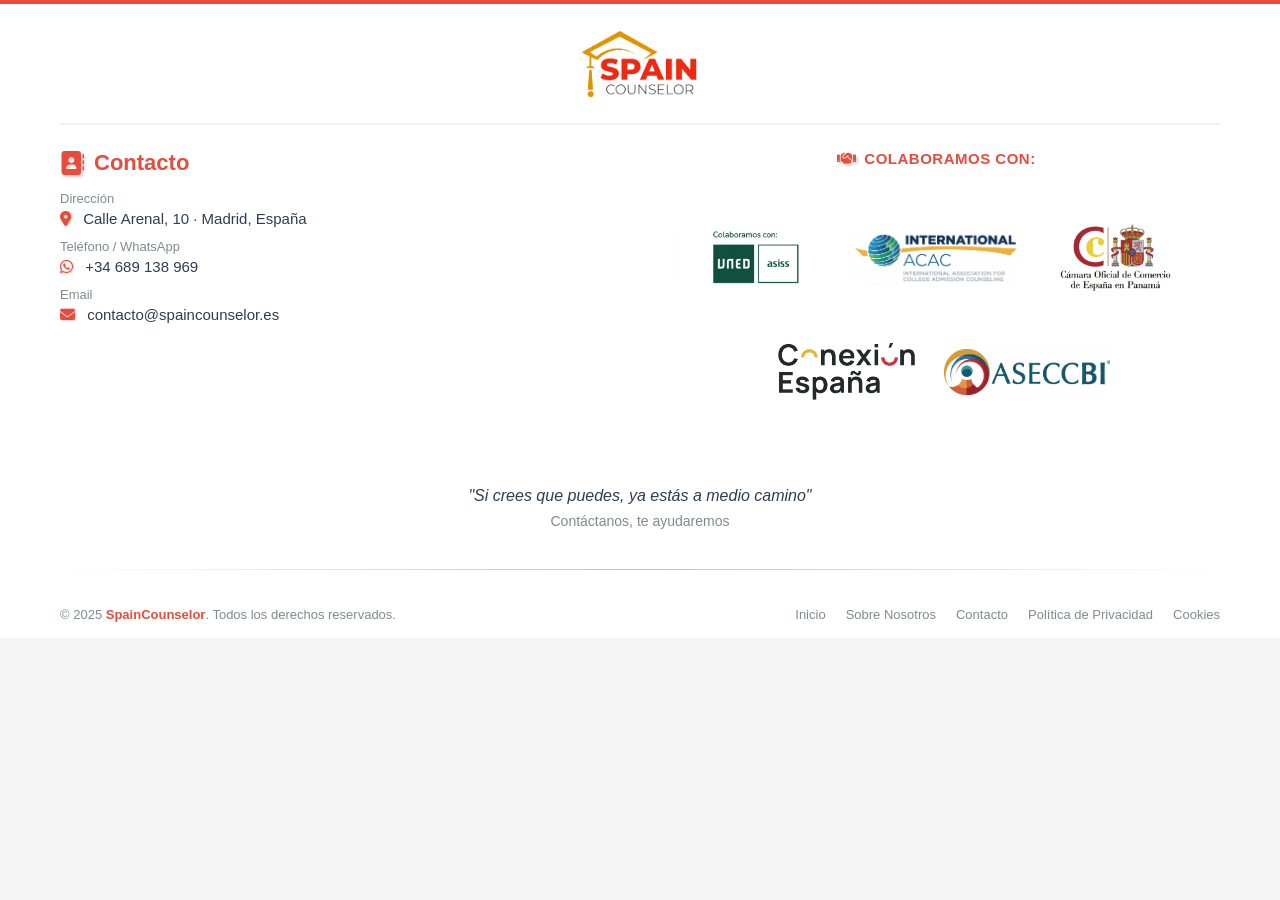
==== commit c3b71cf7: "Add files via upload" ====
--- a/index.HTML
+++ b/index.HTML
@@ -17,9 +17,9 @@
       background-color: #f5f5f5;
     }
 
-    /* FOOTER PRINCIPAL - SIN ESPACIO ARRIBA */
+    /* FOOTER PRINCIPAL - COMPLETAMENTE BLANCO */
     .sc-footer {
-      background: linear-gradient(135deg, #ffffff 0%, #f8f9fa 100%);
+      background: #ffffff;
       border-top: 4px solid #e74c3c;
       padding: 0;
       margin-top: 0;
@@ -71,6 +71,7 @@
     .sc-footer__contact-title i {
       font-size: 24px;
       color: #e74c3c;
+      text-shadow: 2px 2px 3px rgba(0,0,0,0.2);
     }
 
     .sc-footer__contact-info {
@@ -92,6 +93,7 @@
     .sc-footer__contact-value i {
       color: #e74c3c;
       margin-right: 8px;
+      text-shadow: 1px 1px 2px rgba(0,0,0,0.2);
     }
 
     .sc-footer__contact-value a {
@@ -118,12 +120,13 @@
       letter-spacing: 0.5px;
       display: flex;
       align-items: center;
-      justify-content: center; /* CENTRADO */
+      justify-content: center;
       gap: 8px;
     }
 
     .sc-footer__partners-title i {
       color: #e74c3c;
+      text-shadow: 2px 2px 3px rgba(0,0,0,0.2);
     }
 
     .sc-footer__partners-grid {
@@ -166,7 +169,7 @@
     .sc-footer__quote-section {
       text-align: center;
       padding: 20px 15px;
-      background: linear-gradient(135deg, #fff5f5 0%, #fff 100%);
+      background: #ffffff;
       border-radius: 12px;
       margin: 20px 0;
     }
@@ -253,7 +256,7 @@
       }
 
       .sc-footer__partners-title {
-        justify-content: center; /* CENTRADO TAMBIÉN EN MÓVIL */
+        justify-content: center;
       }
 
       .sc-footer__partner-item {
@@ -391,11 +394,11 @@
         </p>
 
         <ul class="sc-footer__legal">
-          <li><a href="#">Inicio</a></li>
-          <li><a href="#">Sobre Nosotros</a></li>
-          <li><a href="#">Contacto</a></li>
-          <li><a href="#">Política de Privacidad</a></li>
-          <li><a href="#">Cookies</a></li>
+          <li><a href="https://www.spaincounselor.es/">Inicio</a></li>
+          <li><a href="https://www.spaincounselor.es/sobre-nosotros/">Sobre Nosotros</a></li>
+          <li><a href="https://www.spaincounselor.es/contacto/">Contacto</a></li>
+          <li><a href="https://www.spaincounselor.es/politica-de-privacidad/">Política de Privacidad</a></li>
+          <li><a href="https://www.spaincounselor.es/cookies/">Cookies</a></li>
         </ul>
       </div>
 
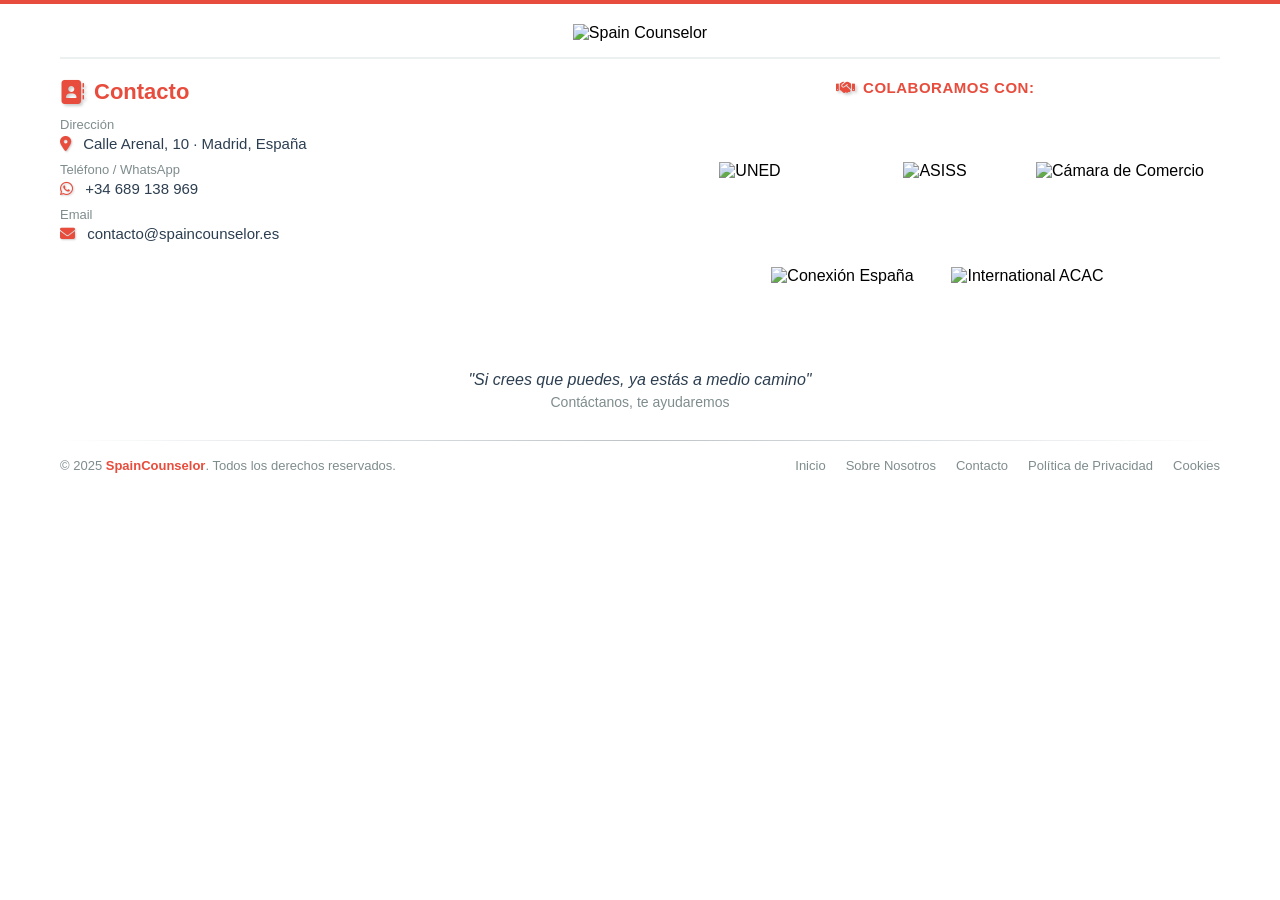
==== commit 6eed148a: "Add files via upload" ====
--- a/index.HTML
+++ b/index.HTML
@@ -6,6 +6,16 @@
   <title>Footer Spain Counselor</title>
   <link rel="stylesheet" href="https://cdnjs.cloudflare.com/ajax/libs/font-awesome/6.4.0/css/all.min.css">
   <style>
+    /* RESET TOTAL - Elimina TODO espacio */
+    html, body {
+      margin: 0 !important;
+      padding: 0 !important;
+      border: 0 !important;
+      height: auto;
+      overflow-x: hidden;
+      background: #ffffff;
+    }
+
     * {
       margin: 0;
       padding: 0;
@@ -14,33 +24,33 @@
 
     body {
       font-family: 'Segoe UI', Tahoma, Geneva, Verdana, sans-serif;
-      background-color: #f5f5f5;
-    }
-
-    /* FOOTER PRINCIPAL - COMPLETAMENTE BLANCO */
+    }
+
+    /* FOOTER PRINCIPAL */
     .sc-footer {
       background: #ffffff;
       border-top: 4px solid #e74c3c;
       padding: 0;
-      margin-top: 0;
+      margin: 0;
+      width: 100%;
     }
 
     .sc-footer__inner {
       max-width: 1200px;
       margin: 0 auto;
-      padding: 25px 20px 15px;
-    }
-
-    /* LOGO PRINCIPAL ARRIBA */
+      padding: 20px 20px 10px;
+    }
+
+    /* LOGO PRINCIPAL */
     .sc-footer__main-logo {
       text-align: center;
-      margin-bottom: 25px;
-      padding-bottom: 20px;
+      margin-bottom: 20px;
+      padding-bottom: 15px;
       border-bottom: 2px solid #ecf0f1;
     }
 
     .sc-footer__main-logo img {
-      max-height: 70px;
+      max-height: 65px;
       width: auto;
       object-fit: contain;
     }
@@ -49,11 +59,11 @@
     .sc-footer__grid {
       display: grid;
       grid-template-columns: 1fr 1fr;
-      gap: 25px;
-      margin-bottom: 25px;
-    }
-
-    /* COLUMNA DE CONTACTO - SIN FONDO */
+      gap: 20px;
+      margin-bottom: 20px;
+    }
+
+    /* CONTACTO */
     .sc-footer__contact {
       padding: 0;
     }
@@ -62,7 +72,7 @@
       color: #e74c3c;
       font-size: 22px;
       font-weight: 700;
-      margin-bottom: 15px;
+      margin-bottom: 12px;
       display: flex;
       align-items: center;
       gap: 10px;
@@ -75,13 +85,13 @@
     }
 
     .sc-footer__contact-info {
-      margin-bottom: 12px;
+      margin-bottom: 10px;
     }
 
     .sc-footer__contact-label {
       color: #7f8c8d;
       font-size: 13px;
-      margin-bottom: 4px;
+      margin-bottom: 3px;
     }
 
     .sc-footer__contact-value {
@@ -106,7 +116,7 @@
       color: #e74c3c;
     }
 
-    /* SECCIÓN COLABORADORES - FONDO BLANCO */
+    /* COLABORADORES */
     .sc-footer__partners-section {
       padding: 0;
     }
@@ -115,7 +125,7 @@
       color: #e74c3c;
       font-size: 15px;
       font-weight: 600;
-      margin-bottom: 20px;
+      margin-bottom: 15px;
       text-transform: uppercase;
       letter-spacing: 0.5px;
       display: flex;
@@ -135,7 +145,7 @@
       justify-content: center;
       gap: 15px;
       background: #ffffff;
-      padding: 20px;
+      padding: 15px;
       border-radius: 12px;
     }
 
@@ -144,7 +154,7 @@
       align-items: center;
       justify-content: center;
       width: calc(33.333% - 10px);
-      height: 100px;
+      height: 90px;
       transition: all 0.3s ease;
     }
 
@@ -154,7 +164,7 @@
 
     .sc-footer__partner-item img {
       max-width: 100%;
-      max-height: 80px;
+      max-height: 75px;
       width: auto;
       object-fit: contain;
       filter: grayscale(20%);
@@ -165,13 +175,13 @@
       filter: grayscale(0%);
     }
 
-    /* FRASE MOTIVADORA */
+    /* FRASE */
     .sc-footer__quote-section {
       text-align: center;
-      padding: 20px 15px;
+      padding: 15px;
       background: #ffffff;
       border-radius: 12px;
-      margin: 20px 0;
+      margin: 15px 0;
     }
 
     .sc-footer__quote {
@@ -179,12 +189,13 @@
       font-size: 16px;
       font-style: italic;
       font-weight: 500;
-      margin-bottom: 8px;
+      margin-bottom: 5px;
     }
 
     .sc-footer__quote-subtitle {
       color: #7f8c8d;
       font-size: 14px;
+      margin: 0;
     }
 
     /* DIVISOR */
@@ -192,22 +203,25 @@
       border: none;
       height: 1px;
       background: linear-gradient(90deg, transparent, #bdc3c7, transparent);
-      margin: 20px 0;
-    }
-
-    /* BARRA INFERIOR */
+      margin: 15px 0;
+    }
+
+    /* BARRA INFERIOR - SIN ESPACIO */
     .sc-footer__bottom {
       display: flex;
       justify-content: space-between;
       align-items: center;
       flex-wrap: wrap;
       gap: 15px;
-      padding-top: 15px;
+      padding: 0;
+      margin: 0;
     }
 
     .sc-footer__copyright {
       color: #7f8c8d;
       font-size: 13px;
+      margin: 0;
+      padding: 0;
     }
 
     .sc-footer__copyright strong {
@@ -219,6 +233,8 @@
       display: flex;
       gap: 20px;
       flex-wrap: wrap;
+      margin: 0;
+      padding: 0;
     }
 
     .sc-footer__legal a {
@@ -252,20 +268,16 @@
     @media (max-width: 768px) {
       .sc-footer__grid {
         grid-template-columns: 1fr;
-        gap: 20px;
-      }
-
-      .sc-footer__partners-title {
-        justify-content: center;
+        gap: 15px;
       }
 
       .sc-footer__partner-item {
         width: calc(50% - 8px);
-        height: 90px;
+        height: 80px;
       }
 
       .sc-footer__partner-item img {
-        max-height: 70px;
+        max-height: 65px;
       }
 
       .sc-footer__bottom {
@@ -278,18 +290,18 @@
       }
 
       .sc-footer__main-logo img {
-        max-height: 60px;
+        max-height: 55px;
       }
     }
 
     @media (max-width: 480px) {
       .sc-footer__partner-item {
         width: calc(50% - 8px);
-        height: 80px;
+        height: 75px;
       }
 
       .sc-footer__partner-item img {
-        max-height: 60px;
+        max-height: 55px;
       }
     }
   </style>
@@ -297,18 +309,14 @@
 <body>
 
   <footer class="sc-footer">
-
     <div class="sc-footer__inner">
 
-      <!-- LOGO PRINCIPAL SPAIN COUNSELOR -->
       <div class="sc-footer__main-logo">
-        <img src="spain.png" alt="Spain Counselor - Conectando con universidades españolas">
+        <img src="https://file.garden/aicj-LWBZTmGA5zi/spain.png" alt="Spain Counselor">
       </div>
 
-      <!-- GRID PRINCIPAL -->
       <div class="sc-footer__grid">
 
-        <!-- COLUMNA 1: CONTACTO -->
         <div class="sc-footer__contact">
           <h3 class="sc-footer__contact-title">
             <i class="fa-solid fa-address-book"></i>
@@ -344,7 +352,6 @@
           </div>
         </div>
 
-        <!-- COLUMNA 2: COLABORADORES -->
         <div class="sc-footer__partners-section">
           <p class="sc-footer__partners-title">
             <i class="fa-solid fa-handshake"></i>
@@ -352,42 +359,23 @@
           </p>
 
           <div class="sc-footer__partners-grid">
-            
-            <div class="sc-footer__partner-item">
-              <img src="logo-uned.png" alt="UNED">
-            </div>
-
-            <div class="sc-footer__partner-item">
-              <img src="logo-asiss.png" alt="ASISS">
-            </div>
-
-            <div class="sc-footer__partner-item">
-              <img src="logo-camara-comercio.png" alt="Cámara Oficial de Comercio de España en Panamá">
-            </div>
-
-            <div class="sc-footer__partner-item">
-              <img src="logo-conexion-espana.png" alt="Conexión España">
-            </div>
-
-            <div class="sc-footer__partner-item">
-              <img src="ASECCBI-logo.png" alt="International ACAC">
-            </div>
-
+            <div class="sc-footer__partner-item"><img src="https://file.garden/aicj-LWBZTmGA5zi/logo-uned.png" alt="UNED"></div>
+            <div class="sc-footer__partner-item"><img src="https://file.garden/aicj-LWBZTmGA5zi/logo-asiss.png" alt="ASISS"></div>
+            <div class="sc-footer__partner-item"><img src="https://file.garden/aicj-LWBZTmGA5zi/logo-camara-comercio.png" alt="Cámara de Comercio"></div>
+            <div class="sc-footer__partner-item"><img src="https://file.garden/aicj-LWBZTmGA5zi/logo-conexion-espana.png" alt="Conexión España"></div>
+            <div class="sc-footer__partner-item"><img src="https://file.garden/aicj-LWBZTmGA5zi/ASECCBI-logo.png" alt="International ACAC"></div>
           </div>
         </div>
 
       </div>
 
-      <!-- FRASE MOTIVADORA -->
       <div class="sc-footer__quote-section">
         <p class="sc-footer__quote">"Si crees que puedes, ya estás a medio camino"</p>
         <p class="sc-footer__quote-subtitle">Contáctanos, te ayudaremos</p>
       </div>
 
-      <!-- DIVISOR -->
       <hr class="sc-footer__divider"/>
 
-      <!-- BARRA INFERIOR -->
       <div class="sc-footer__bottom">
         <p class="sc-footer__copyright">
           © 2025 <strong>SpainCounselor</strong>. Todos los derechos reservados.
@@ -403,7 +391,6 @@
       </div>
 
     </div>
-
   </footer>
 
 </body>
